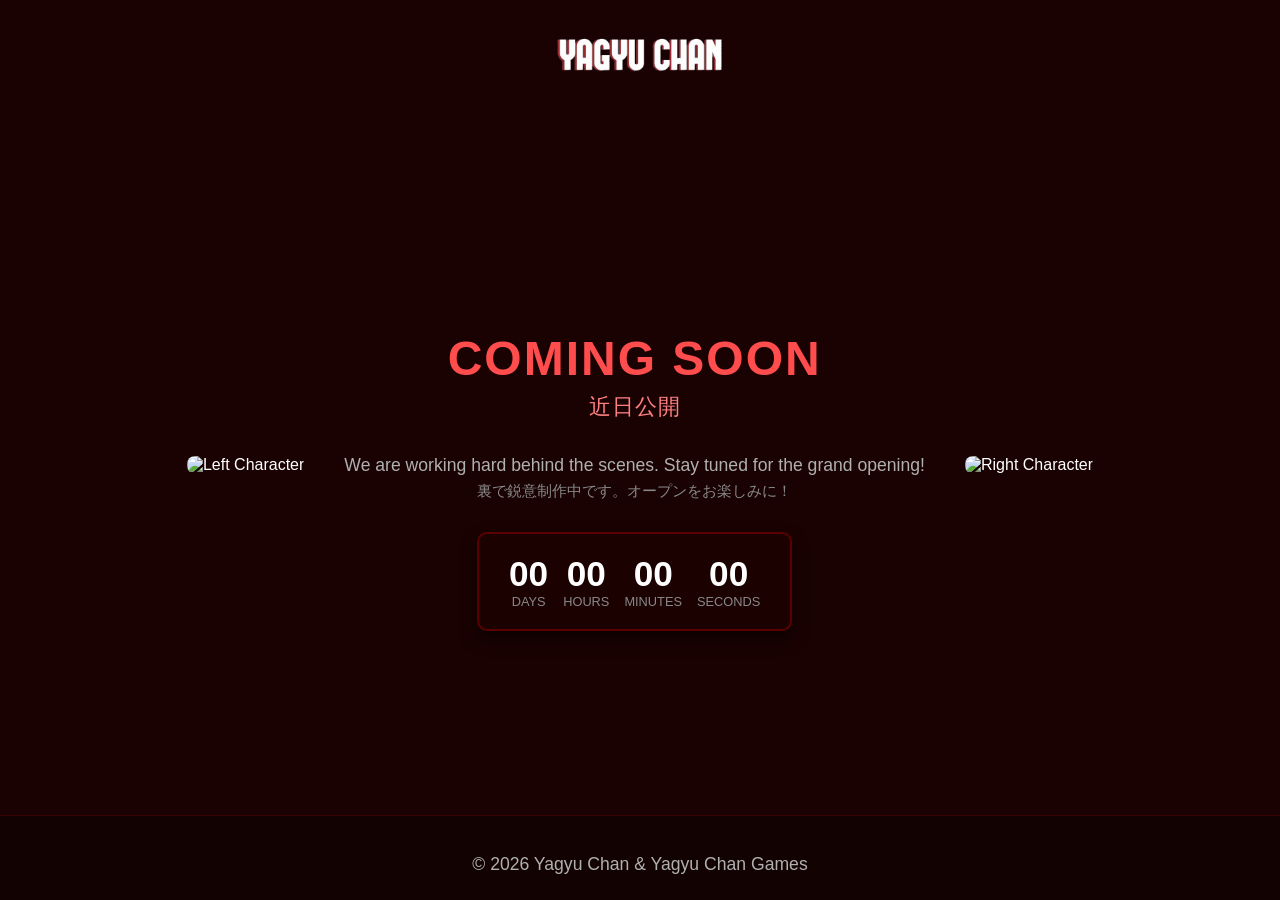
==== index.html @ c99298c0 "Add files via upload" ====
<!DOCTYPE html>
<html lang="en">
<head>
    <meta charset="UTF-8">
    <meta name="viewport" content="width=device-width, initial-scale=1.0">
    <title>Opening Soon - Yagyu Chan</title>
    <link rel="stylesheet" href="style.css">
    <style>
        body {
            display: flex;
            flex-direction: column;
            justify-content: space-between;
            align-items: center;
            min-height: 100vh;
            margin: 0;
            background-color: #1a0202;
            color: #ffffff;
            font-family: Arial, sans-serif;
            text-align: center;
            overflow-x: hidden;
        }
        header {
            width: 100%;
            padding: 20px 0;
            display: flex;
            justify-content: center;
        }
        .logo {
            display: inline-block;
        }
        .logo img {
            height: 70px; /* Increased size of the image-based logo */
            width: auto;
        }
        main {
            display: flex;
            align-items: center;
            justify-content: center;
            gap: 40px;
            padding: 10px 20px;
            width: 100%;
            max-width: 1400px;
            box-sizing: border-box;
        }
        .center-content {
            display: flex;
            flex-direction: column;
            align-items: center;
            flex-shrink: 0;
        }
        h1 {
            font-size: 3rem;
            margin-bottom: 5px;
            color: #ff4d4d;
            letter-spacing: 2px;
        }
        .jp-title {
            font-size: 1.4rem;
            color: #ff8080;
            margin-bottom: 15px;
            letter-spacing: 1px;
        }
        p {
            color: #b0b0b0;
            margin-bottom: 5px;
            font-size: 1.1rem;
        }
        .jp-desc {
            color: #888888;
            margin-bottom: 30px;
            font-size: 0.95rem;
        }
        .countdown {
            display: flex;
            gap: 15px;
            background: rgba(30, 0, 0, 0.6);
            padding: 20px 30px;
            border-radius: 10px;
            border: 2px solid #5a0000;
            box-shadow: 0 8px 16px rgba(0,0,0,0.5);
        }
        .time-box {
            font-size: 0.8rem;
            color: #888;
            text-transform: uppercase;
        }
        .time-box span {
            display: block;
            font-size: 2.2rem;
            font-weight: bold;
            color: #ffffff;
        }
        .maint-img {
            max-height: 350px;
            width: auto;
            border-radius: 8px;
            flex-shrink: 0;
        }
        footer {
            width: 100%;
            padding: 20px;
            font-size: 0.875rem;
            color: #888;
            border-top: 1px solid #3a0000;
            background-color: rgba(18, 3, 3, 0.9);
        }
    </style>
</head>
<body>

    <header>
        <a href="index.html" class="logo"><img src="Yagyu Chan.png" alt="Yagyu Chan Logo"></a>
    </header>

    <main>
        <img src="yagyu maint.png" alt="Left Character" class="maint-img">

        <div class="center-content">
            <h1>COMING SOON</h1>
            <div class="jp-title">近日公開</div>
            
            <p>We are working hard behind the scenes. Stay tuned for the grand opening!</p>
            <div class="jp-desc">裏で鋭意制作中です。オープンをお楽しみに！</div>

            <div class="countdown" id="countdown">
                <div class="time-box"><span id="days">00</span>Days</div>
                <div class="time-box"><span id="hours">00</span>Hours</div>
                <div class="time-box"><span id="minutes">00</span>Minutes</div>
                <div class="time-box"><span id="seconds">00</span>Seconds</div>
            </div>
        </div>

        <img src="momo maint.png" alt="Right Character" class="maint-img">
    </main>

    <footer>
        <p>&copy; 2026 Yagyu Chan & Yagyu Chan Games</p>
    </footer>

    <script>
        document.addEventListener("DOMContentLoaded", function() {
            // Target: August 27, 2026 at 16:00:00 (4 PM)
            const launchDate = new Date(2026, 7, 27, 16, 0, 0).getTime();

            function updateCountdown() {
                const now = new Date().getTime();
                const distance = launchDate - now;

                if (distance < 0) {
                    clearInterval(timer);
                    document.getElementById("countdown").innerHTML = "<h2>We are live!</h2>";
                    return;
                }

                const days = Math.floor(distance / (1000 * 60 * 60 * 24));
                const hours = Math.floor((distance % (1000 * 60 * 60 * 24)) / (1000 * 60 * 60));
                const minutes = Math.floor((distance % (1000 * 60 * 60)) / (1000 * 60));
                const seconds = Math.floor((distance % (1000 * 60)) / 1000);

                document.getElementById("days").innerText = String(days).padStart(2, '0');
                document.getElementById("hours").innerText = String(hours).padStart(2, '0');
                document.getElementById("minutes").innerText = String(minutes).padStart(2, '0');
                document.getElementById("seconds").innerText = String(seconds).padStart(2, '0');
            }

            updateCountdown();
            const timer = setInterval(updateCountdown, 1000);
        });
    </script>
</body>
</html>
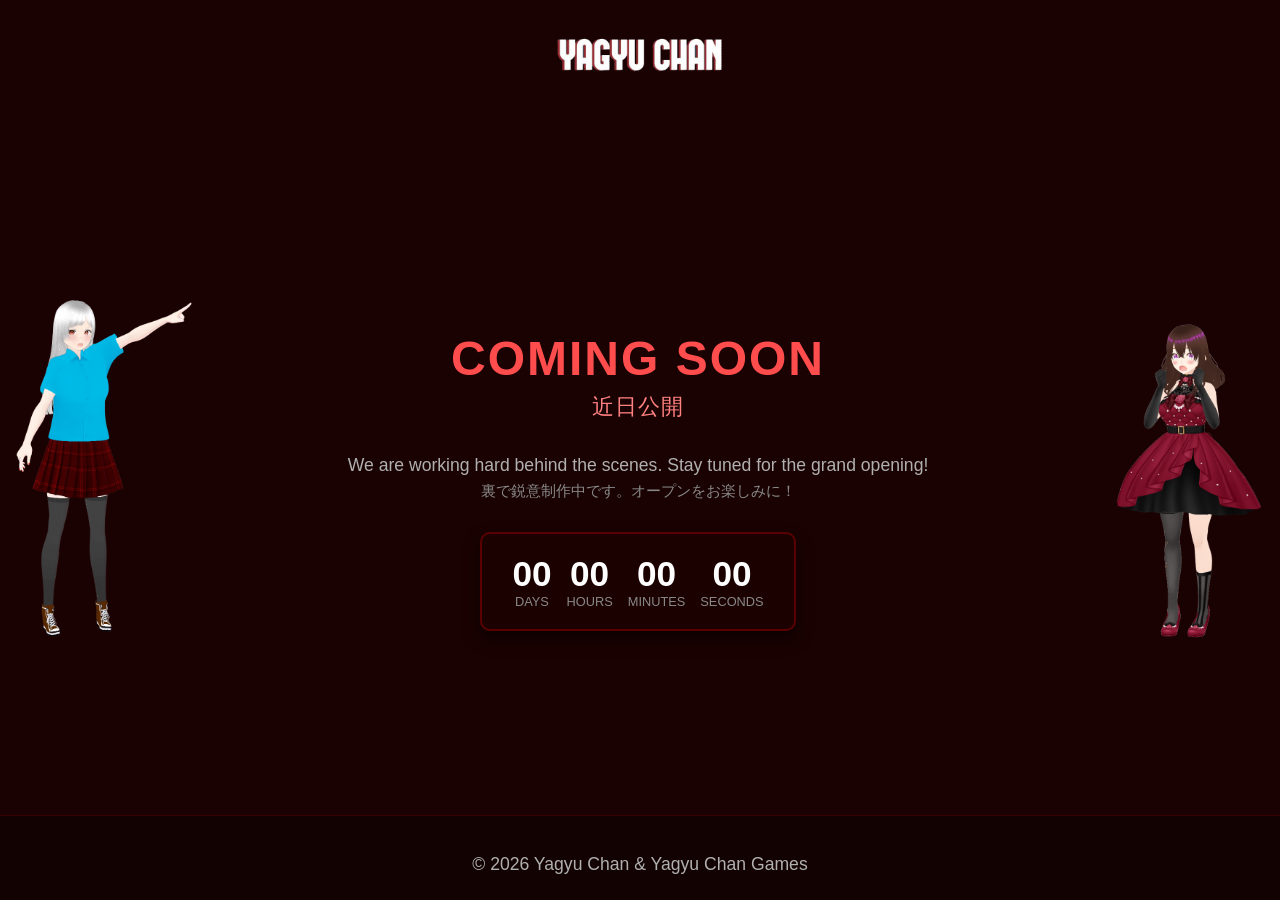
==== commit cc71f276: "Add files via upload" ====
--- a/index.html
+++ b/index.html
@@ -139,11 +139,11 @@
 
     <script>
         document.addEventListener("DOMContentLoaded", function() {
-            // Target: August 27, 2026 at 16:00:00 (4 PM)
-            const launchDate = new Date(2026, 7, 27, 16, 0, 0).getTime();
+            // Target: August 27, 2026 at 16:00:00 UTC
+            const launchDate = Date.UTC(2026, 7, 27, 16, 0, 0);
 
             function updateCountdown() {
-                const now = new Date().getTime();
+                const now = Date.now();
                 const distance = launchDate - now;
 
                 if (distance < 0) {
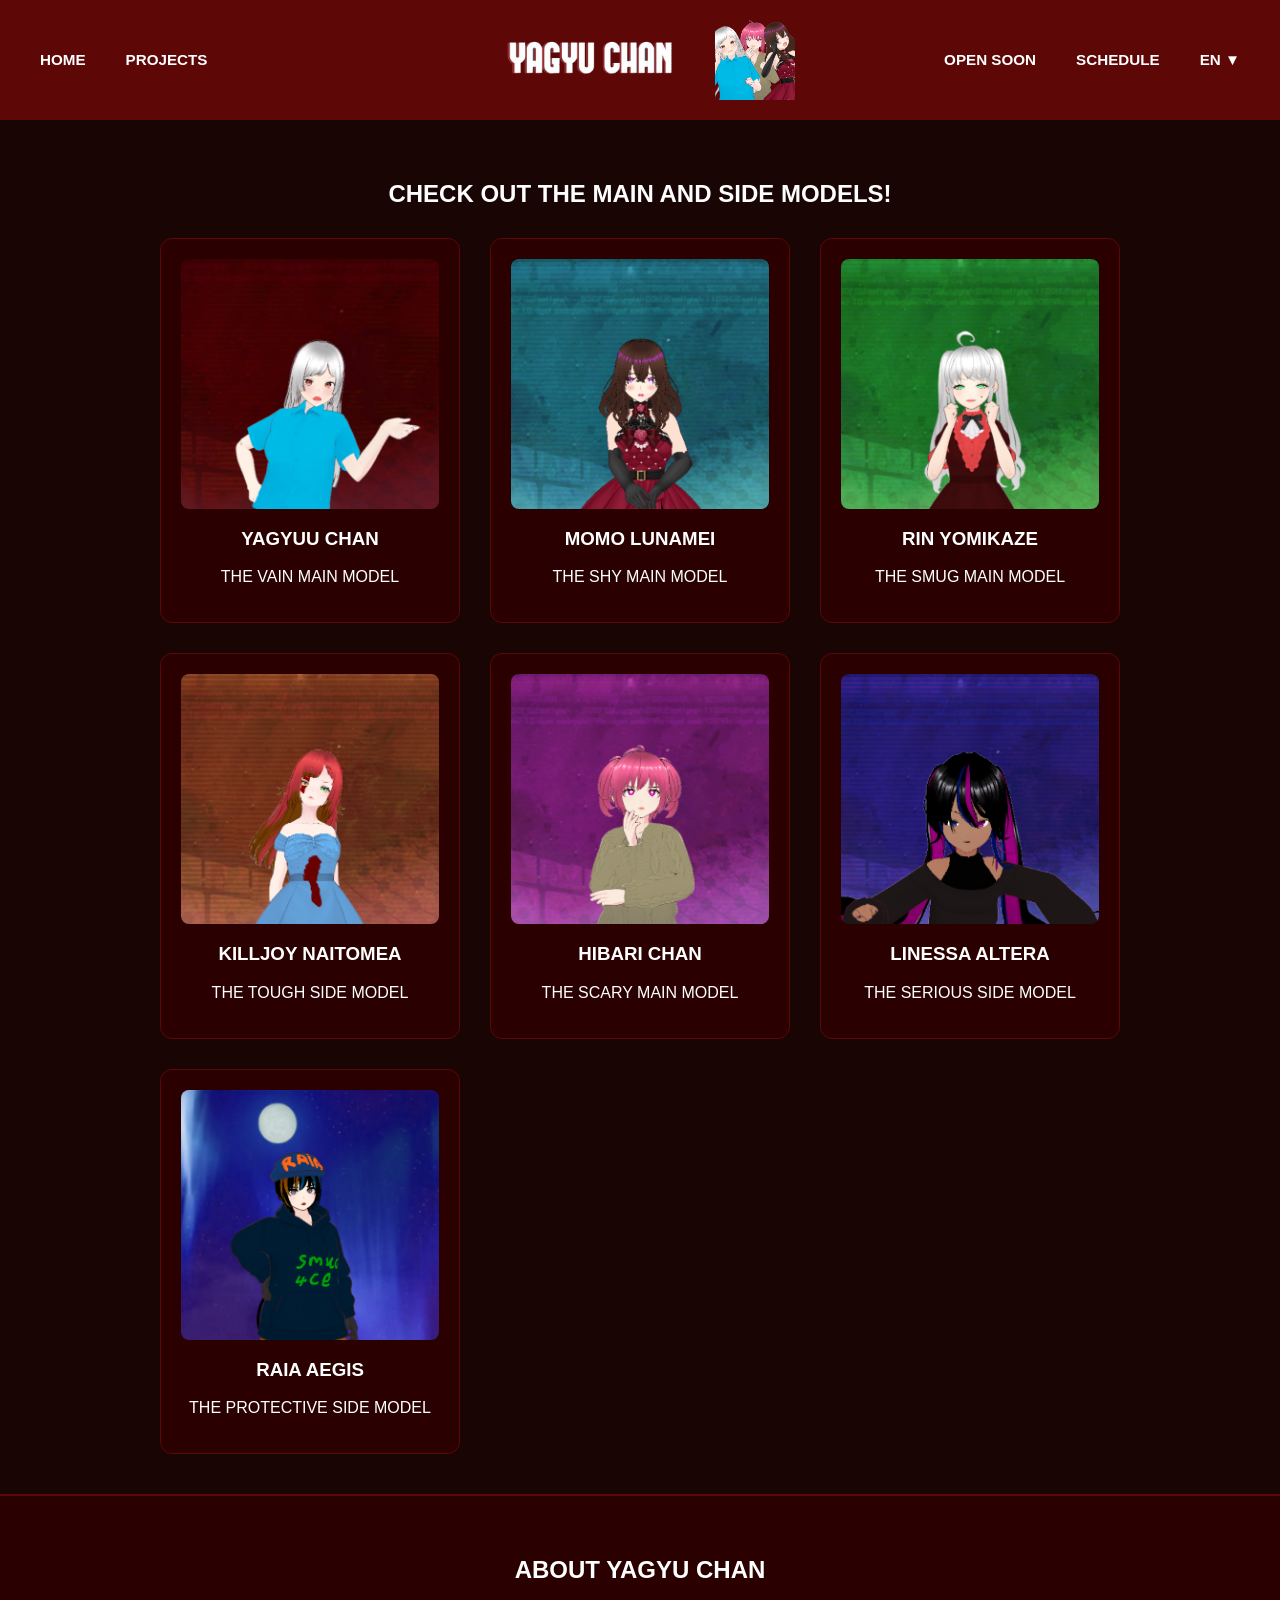
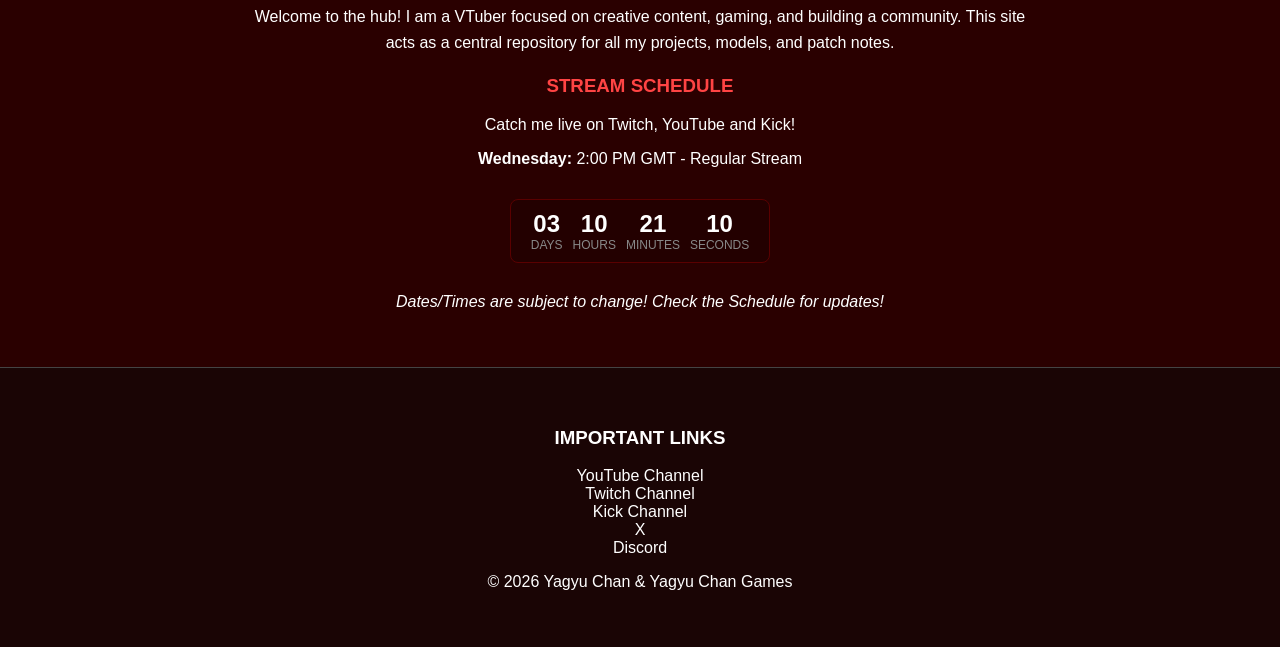
==== commit 556f3598: "Add files via upload" ====
--- a/index.html
+++ b/index.html
@@ -2,170 +2,288 @@
 <html lang="en">
 <head>
     <meta charset="UTF-8">
-    <meta name="viewport" content="width=device-width, initial-scale=1.0">
-    <title>Opening Soon - Yagyu Chan</title>
+    <title>Home - Yagyu Chan</title>
     <link rel="stylesheet" href="style.css">
     <style>
-        body {
-            display: flex;
-            flex-direction: column;
-            justify-content: space-between;
-            align-items: center;
-            min-height: 100vh;
-            margin: 0;
-            background-color: #1a0202;
-            color: #ffffff;
-            font-family: Arial, sans-serif;
-            text-align: center;
-            overflow-x: hidden;
-        }
-        header {
-            width: 100%;
-            padding: 20px 0;
-            display: flex;
-            justify-content: center;
-        }
-        .logo {
-            display: inline-block;
-        }
-        .logo img {
-            height: 70px; /* Increased size of the image-based logo */
-            width: auto;
-        }
-        main {
-            display: flex;
-            align-items: center;
-            justify-content: center;
-            gap: 40px;
+        
+        .schedule-countdown {
+            margin: 15px auto;
+            display: inline-flex;
+            gap: 10px;
+            background: rgba(30, 0, 0, 0.6);
             padding: 10px 20px;
-            width: 100%;
-            max-width: 1400px;
-            box-sizing: border-box;
-        }
-        .center-content {
-            display: flex;
-            flex-direction: column;
-            align-items: center;
-            flex-shrink: 0;
-        }
-        h1 {
-            font-size: 3rem;
-            margin-bottom: 5px;
-            color: #ff4d4d;
-            letter-spacing: 2px;
-        }
-        .jp-title {
-            font-size: 1.4rem;
-            color: #ff8080;
-            margin-bottom: 15px;
-            letter-spacing: 1px;
-        }
-        p {
-            color: #b0b0b0;
-            margin-bottom: 5px;
-            font-size: 1.1rem;
-        }
-        .jp-desc {
-            color: #888888;
-            margin-bottom: 30px;
-            font-size: 0.95rem;
-        }
-        .countdown {
-            display: flex;
-            gap: 15px;
-            background: rgba(30, 0, 0, 0.6);
-            padding: 20px 30px;
-            border-radius: 10px;
-            border: 2px solid #5a0000;
-            box-shadow: 0 8px 16px rgba(0,0,0,0.5);
-        }
-        .time-box {
-            font-size: 0.8rem;
+            border-radius: 8px;
+            border: 1px solid #5a0000;
+        }
+        .schedule-time-box {
+            font-size: 0.75rem;
             color: #888;
             text-transform: uppercase;
         }
-        .time-box span {
+        .schedule-time-box span {
             display: block;
-            font-size: 2.2rem;
+            font-size: 1.5rem;
             font-weight: bold;
             color: #ffffff;
-        }
-        .maint-img {
-            max-height: 350px;
-            width: auto;
-            border-radius: 8px;
-            flex-shrink: 0;
-        }
-        footer {
-            width: 100%;
-            padding: 20px;
-            font-size: 0.875rem;
-            color: #888;
-            border-top: 1px solid #3a0000;
-            background-color: rgba(18, 3, 3, 0.9);
         }
     </style>
 </head>
 <body>
 
-    <header>
-        <a href="index.html" class="logo"><img src="Yagyu Chan.png" alt="Yagyu Chan Logo"></a>
-    </header>
-
-    <main>
-        <img src="yagyu maint.png" alt="Left Character" class="maint-img">
-
-        <div class="center-content">
-            <h1>COMING SOON</h1>
-            <div class="jp-title">近日公開</div>
+<header>
+    <nav class="nav-left">
+        <ul>
+            <li><a href="index.html">HOME</a></li>
+            <li class="dropdown">
+                <a href="#">PROJECTS</a>
+                <ul class="dropdown-content">
+                    <li><a href="https://yagyuchan.github.io/FightForFreedom/">Fight For Freedom</a></li>
+                    <li><a href="models.html">Model Gallery</a></li>
+                </ul>
+            </li>
+        </ul>
+    </nav>
+
+    <div class="branding">
+        <a href="index.html" class="logo"><img src="Yagyu Chan.png" alt="Logo"></a>
+        <div class="mascot-img"></div>
+    </div>
+
+    <nav class="nav-right">
+        <ul>
+            <li><a href="maintenance.html">OPEN SOON</a></li>
+            <li><a href="https://calendar.google.com/calendar/u/0/embed?src=902b26a04947ad3a99c00103e57371efa73a3282f217838b615a7cbea26bfd91@group.calendar.google.com&ctz=Europe/London&pli=1">SCHEDULE</a></li>
             
-            <p>We are working hard behind the scenes. Stay tuned for the grand opening!</p>
-            <div class="jp-desc">裏で鋭意制作中です。オープンをお楽しみに！</div>
-
-            <div class="countdown" id="countdown">
-                <div class="time-box"><span id="days">00</span>Days</div>
-                <div class="time-box"><span id="hours">00</span>Hours</div>
-                <div class="time-box"><span id="minutes">00</span>Minutes</div>
-                <div class="time-box"><span id="seconds">00</span>Seconds</div>
-            </div>
-        </div>
-
-        <img src="momo maint.png" alt="Right Character" class="maint-img">
-    </main>
-
-    <footer>
-        <p>&copy; 2026 Yagyu Chan & Yagyu Chan Games</p>
-    </footer>
-
-    <script>
-        document.addEventListener("DOMContentLoaded", function() {
-            // Target: August 27, 2026 at 16:00:00 UTC
-            const launchDate = Date.UTC(2026, 7, 27, 16, 0, 0);
-
-            function updateCountdown() {
-                const now = Date.now();
-                const distance = launchDate - now;
-
-                if (distance < 0) {
-                    clearInterval(timer);
-                    document.getElementById("countdown").innerHTML = "<h2>We are live!</h2>";
-                    return;
-                }
-
-                const days = Math.floor(distance / (1000 * 60 * 60 * 24));
-                const hours = Math.floor((distance % (1000 * 60 * 60 * 24)) / (1000 * 60 * 60));
-                const minutes = Math.floor((distance % (1000 * 60 * 60)) / (1000 * 60));
-                const seconds = Math.floor((distance % (1000 * 60)) / 1000);
-
-                document.getElementById("days").innerText = String(days).padStart(2, '0');
-                document.getElementById("hours").innerText = String(hours).padStart(2, '0');
-                document.getElementById("minutes").innerText = String(minutes).padStart(2, '0');
-                document.getElementById("seconds").innerText = String(seconds).padStart(2, '0');
+            <li class="dropdown">
+                <a href="#">EN ▼</a>
+                <ul class="dropdown-content">
+                    <li><a href="index.html">English</a></li>
+                    <li><a href="jp/index.html">日本語</a></li>
+                </ul>
+            </li>
+        </ul>
+    </nav>
+</header>
+
+<section class="personalities">
+    <h2 style="text-align: center;">CHECK OUT THE MAIN AND SIDE MODELS!</h2>
+    <div class="grid">
+        <div class="card">
+            <img src="Yagyu.png" alt="Yagyu Chan">
+            <h3>YAGYUU CHAN</h3>
+            <p>THE VAIN MAIN MODEL</p>
+            <div class="hidden-details" style="display:none;">
+                <p>Japanese Name: 柳生 チャン</p>
+				<p>Birthday: August 27th</p>
+				<p>Personality: Serious and relaxed</p>
+				<p>Likes: The thrill of play and chat</p>
+				<p>Dislikes: Dishonesty</p>
+				<p>Serious and a main face alongside Momo and Hibari. Danger walks every corner with her around.</p>
+            </div>
+        </div>
+        <div class="card">
+            <img src="Momo.png" alt="Momo Lunamei">
+            <h3>MOMO LUNAMEI</h3>
+            <p>THE SHY MAIN MODEL</p>
+            <div class="hidden-details" style="display:none;">
+                <p>Japanese Name: モモ・ルナメイ</p>
+				<p>Birthday: December 15th</p>
+				<p>Personality: Shy but hard working</p>
+				<p>Likes: Victory and being adored</p>
+				<p>Dislikes: Being shy and anger</p>
+				<p>Shy and deadly! Her anger is to never be seen otherwise it can have destructive effects.</p>
+            </div>
+        </div>
+        <div class="card">
+            <img src="Rin.png" alt="Rin Yomikaze">
+            <h3>RIN YOMIKAZE</h3>
+            <p>THE SMUG MAIN MODEL</p>
+            <div class="hidden-details" style="display:none;">
+                <p>Japanese Name: リン・ヨミカズ</p>
+				<p>Birthday: June 18th</p>
+				<p>Personality: Smug and self-absorbed</p>
+				<p>Likes: Her looks and fans</p>
+				<p>Dislikes: Being outshined</p>
+				<p>A materialistic and smug lady that hopes to one day become an idol and have fans of her own. Also a serving member of the Discord Server security squad Smug 4CE (Smug Force) alongside Raia Aegis.</p>
+            </div>
+        </div>
+        <div class="card">
+            <img src="Killjoy.png" alt="Killjoy Naitomea">
+            <h3>KILLJOY NAITOMEA</h3>
+            <p>THE TOUGH SIDE MODEL</p>
+            <div class="hidden-details" style="display:none;">
+                <p>Japanese Name: キルジョイ・ナイトメア</p>
+				<p>Birthday: April 21st</p>
+				<p>Personality: Angry and persistent</p>
+				<p>Likes: Victory and being adored</p>
+				<p>Dislikes: Cowardice</p>
+				<p>Born in the art of war and raised by constant trials in her life she knows what it takes to win.</p>
+            </div>
+        </div>
+        <div class="card">
+            <img src="Hibari.png" alt="Hibari Chan">
+            <h3>HIBARI CHAN</h3>
+            <p>THE SCARY MAIN MODEL</p>
+            <div class="hidden-details" style="display:none;">
+                <p>Japanese Name: ひばり・チャン</p>
+				<p>Birthday: October 2nd</p>
+				<p>Personality: Unpredictable</p>
+				<p>Likes: Chasing and eating Crickets</p>
+				<p>Dislikes: losing</p>
+				<p>Hibariphobia is not real... it can't be no it is too late Hibari is here and now all are scared!</p>
+            </div>
+        </div>
+        <div class="card">
+            <img src="Linessa.png" alt="Linessa Altera">
+            <h3>LINESSA ALTERA</h3>
+            <p>THE SERIOUS SIDE MODEL</p>
+            <div class="hidden-details" style="display:none;">
+                <p>Japanese Name: リネッサ・アルテラ</p>
+				<p>Birthday: November 12th</p>
+				<p>Personality: Loner and aggressive</p>
+				<p>Likes: Sweets/Candy and Independence</p>
+				<p>Dislikes: Teamwork</p>
+				<p>Linessa enjoys hunting down rare opportunities but has a lot of trouble communicating them to others.</p>
+            </div>
+        </div>
+		        <div class="card">
+            <img src="Raia.png" alt="Raia Aegis">
+            <h3>RAIA AEGIS</h3>
+            <p>THE PROTECTIVE SIDE MODEL</p>
+            <div class="hidden-details" style="display:none;">
+                <p>Japanese Name: ライア・イージス</p>
+				<p>Birthday: May 20th</p>
+				<p>Personality: Protective and Weapon obsessed</p>
+				<p>Likes: Weapons and protecting people</p>
+				<p>Dislikes: Being Outsmarted</p>
+				<p>Raia is themed after the RaidProtect bot in my server and is one of the serving members of Smug Force alongside Rin Yomikaze.</p>
+            </div>
+        </div>
+    </div>
+</section>
+
+<section id="about" style="padding: 40px; background: #2a0000; text-align: center; border-top: 2px solid #5d0707;">
+    <h2>ABOUT YAGYU CHAN</h2>
+    <p style="max-width: 800px; margin: 0 auto 20px auto; line-height: 1.6;">
+        Welcome to the hub! I am a VTuber focused on creative content, gaming, and 
+        building a community. This site acts as a central repository for all my 
+        projects, models, and patch notes.
+    </p>
+
+    <h3 style="color: #ff4444;">STREAM SCHEDULE</h3>
+    <p>Catch me live on Twitch, YouTube and Kick!</p>
+    <ul style="list-style: none; padding: 0;">
+        <li><strong>Wednesday:</strong> 2:00 PM GMT - Regular Stream</li>
+    </ul>
+
+    
+    <div class="schedule-countdown" id="streamCountdown">
+        <div class="schedule-time-box"><span id="s-days">00</span>Days</div>
+        <div class="schedule-time-box"><span id="s-hours">00</span>Hours</div>
+        <div class="schedule-time-box"><span id="s-minutes">00</span>Minutes</div>
+        <div class="schedule-time-box"><span id="s-seconds">00</span>Seconds</div>
+    </div>
+
+    <p style="margin-top: 15px;"><em>Dates/Times are subject to change! Check the Schedule for updates!</em></p>
+</section>
+
+<footer>
+    <div>
+        <h3>IMPORTANT LINKS</h3>
+        <p>
+            <a href="https://www.youtube.com/@YagyuChanVT">YouTube Channel</a><br>
+            <a href="https://www.twitch.tv/yagyuchanvt">Twitch Channel</a><br>
+            <a href="https://kick.com/yagyuchanvt">Kick Channel</a><br>
+			<a href="https://x.com/YagyuChanVT">X</a><br>
+			<a href="https://discord.gg/vSHW7xh">Discord</a><br>
+        </p>
+		
+		<p> &copy; 2026 Yagyu Chan & Yagyu Chan Games </p>
+    </div>
+</footer>
+
+<div id="characterModal" class="modal">
+    <div class="modal-content">
+        <span class="close">&times;</span>
+        <h2 id="modalTitle"></h2>
+        <p id="modalDesc"></p>
+        <div id="modalExtra"></div>
+    </div>
+</div>
+
+<script>
+    
+    const modal = document.getElementById("characterModal");
+    const modalTitle = document.getElementById("modalTitle");
+    const modalDesc = document.getElementById("modalDesc");
+    const modalExtra = document.getElementById("modalExtra");
+    const closeBtn = document.querySelector(".close");
+
+    document.querySelectorAll(".card").forEach(card => {
+        card.addEventListener("click", () => {
+            modalTitle.innerText = card.querySelector("h3").innerText;
+            modalDesc.innerText = card.querySelector("p").innerText;
+            const extra = card.querySelector(".hidden-details");
+            modalExtra.innerHTML = extra ? extra.innerHTML : "";
+            modal.style.display = "block";
+        });
+    });
+
+    closeBtn.onclick = () => modal.style.display = "none";
+    window.onclick = (event) => { if (event.target == modal) modal.style.display = "none"; }
+
+    
+    function getNextStreamTime(targetDayOfWeek, targetHour, targetMinute) {
+        const now = new Date();
+        const result = new Date(Date.UTC(
+            now.getUTCFullYear(),
+            now.getUTCMonth(),
+            now.getUTCDate(),
+            targetHour,
+            targetMinute,
+            0, 0
+        ));
+
+        let dayOfWeek = result.getUTCDay();
+        let daysUntil = (targetDayOfWeek - dayOfWeek + 7) % 7;
+
+        
+        if (daysUntil === 0 && now.getTime() >= result.getTime()) {
+            daysUntil = 7;
+        }
+
+        result.setUTCDate(result.getUTCDate() + daysUntil);
+        return result.getTime();
+    }
+
+    document.addEventListener("DOMContentLoaded", function() {
+        
+        const nextStream = getNextStreamTime(3, 14, 0);
+
+        function updateStreamCountdown() {
+            const now = Date.now();
+            const distance = nextStream - now;
+
+            if (distance < 0) {
+                document.getElementById("streamCountdown").innerHTML = "<h3 style='color: #ff4d4d; margin: 0;'>STREAM IS LIVE!</h3>";
+                return;
             }
 
-            updateCountdown();
-            const timer = setInterval(updateCountdown, 1000);
-        });
-    </script>
+            const days = Math.floor(distance / (1000 * 60 * 60 * 24));
+            const hours = Math.floor((distance % (1000 * 60 * 60 * 24)) / (1000 * 60 * 60));
+            const minutes = Math.floor((distance % (1000 * 60 * 60)) / (1000 * 60));
+            const seconds = Math.floor((distance % (1000 * 60)) / 1000);
+
+            document.getElementById("s-days").innerText = String(days).padStart(2, '0');
+            document.getElementById("s-hours").innerText = String(hours).padStart(2, '0');
+            document.getElementById("s-minutes").innerText = String(minutes).padStart(2, '0');
+            document.getElementById("s-seconds").innerText = String(seconds).padStart(2, '0');
+        }
+
+        updateStreamCountdown();
+        setInterval(updateStreamCountdown, 1000);
+    });
+</script>
+
 </body>
 </html>
--- a/style.css
+++ b/style.css
@@ -0,0 +1,149 @@
+/* --- Base Site Styles --- */
+body { background-color: #1a0505; color: white; font-family: sans-serif; margin: 0; }
+
+/* --- Fixed 3-Column Header (Grid) --- */
+header {
+    background-color: #5d0707;
+    padding: 10px 40px;
+    display: grid;
+    grid-template-columns: minmax(auto, 1fr) auto minmax(auto, 1fr); 
+    align-items: center;
+    height: 120px;
+    width: 100%;
+    box-sizing: border-box;
+}
+
+.nav-left { display: flex; justify-content: flex-start; }
+.nav-right { display: flex; justify-content: flex-end; }
+
+.branding {
+    display: flex;
+    align-items: center;
+    gap: 20px;
+    justify-content: center;
+    margin: 0 30px;
+}
+
+.mascot-img {
+    width: 80px; height: 80px;
+    background-image: url('mascot.png');
+    background-size: contain;
+    background-repeat: no-repeat;
+    background-position: center;
+}
+
+.logo img { height: 70px; width: auto; }
+
+/* --- Navigation & Dropdown --- */
+nav ul { list-style: none; display: flex; gap: 40px; margin: 0; padding: 0; white-space: nowrap; }
+nav a { color: white; text-decoration: none; font-weight: bold; font-size: 0.95em; }
+
+.dropdown { position: relative; cursor: pointer; }
+.dropdown-content { 
+    display: none; 
+    position: absolute; 
+    top: 100%; 
+    left: 0; 
+    background-color: #5d0707; 
+    padding: 10px; 
+    list-style: none;
+    min-width: 150px;
+    z-index: 1000;
+    border-radius: 0 0 8px 8px;
+    margin: 0;
+    opacity: 0;
+    visibility: hidden;
+    transform: translateY(-10px);
+    transition: all 0.3s ease; 
+}
+.dropdown:hover .dropdown-content { 
+    display: block;
+    opacity: 1;
+    visibility: visible;
+    transform: translateY(0);
+}
+
+/* --- Streamer/Model Cards --- */
+.personalities { text-align: center; padding: 40px; }
+.grid { 
+    display: grid; 
+    grid-template-columns: repeat(auto-fit, minmax(250px, 300px)); 
+    gap: 30px; 
+    justify-content: center; 
+    margin-top: 30px; 
+}
+.card { 
+    background: #2a0000; padding: 20px; border: 1px solid #5d0707; 
+    border-radius: 12px; cursor: pointer; transition: transform 0.3s;
+    text-align: center;
+}
+.card:hover { border-color: #ff4444; transform: translateY(-5px); }
+.card img { 
+    width: 100%; height: 250px; object-fit: cover; object-position: top;
+    border-radius: 8px; background-color: #1a0505; display: block; margin-bottom: 15px; 
+}
+
+/* --- Modal Styles --- */
+.modal {
+    display: none; 
+    position: fixed; 
+    z-index: 2000; 
+    left: 0;
+    top: 0;
+    width: 100%;
+    height: 100%;
+    background-color: rgba(0, 0, 0, 0.85);
+}
+.modal-content {
+    background-color: #2a0000;
+    margin: 10% auto;
+    padding: 30px;
+    border: 1px solid #5d0707;
+    width: 80%;
+    max-width: 500px;
+    border-radius: 12px;
+    position: relative;
+    color: white;
+}
+.close {
+    position: absolute;
+    right: 20px;
+    top: 10px;
+    font-size: 28px;
+    font-weight: bold;
+    cursor: pointer;
+    color: #ff4444;
+}
+
+#outfitDisplay {
+    width: 100%;
+    max-height: 75vh;
+    object-fit: contain;
+    border-radius: 8px;
+    display: block;
+    margin: 0 auto;
+}
+
+.modal-nav {
+    display: flex;
+    justify-content: center;
+    gap: 20px;
+    margin-top: 15px;
+}
+
+.modal-nav button {
+    background-color: #4a0e0e;
+    color: white;
+    border: 1px solid #ff4d4d;
+    padding: 8px 20px;
+    cursor: pointer;
+    border-radius: 5px;
+    font-weight: bold;
+}
+
+.modal-nav button:hover {
+    background-color: #ff4d4d;
+}
+/* --- Footer Styles --- */
+footer { padding: 40px; border-top: 1px solid #444; text-align: center; }
+footer a { color: white; text-decoration: none; }
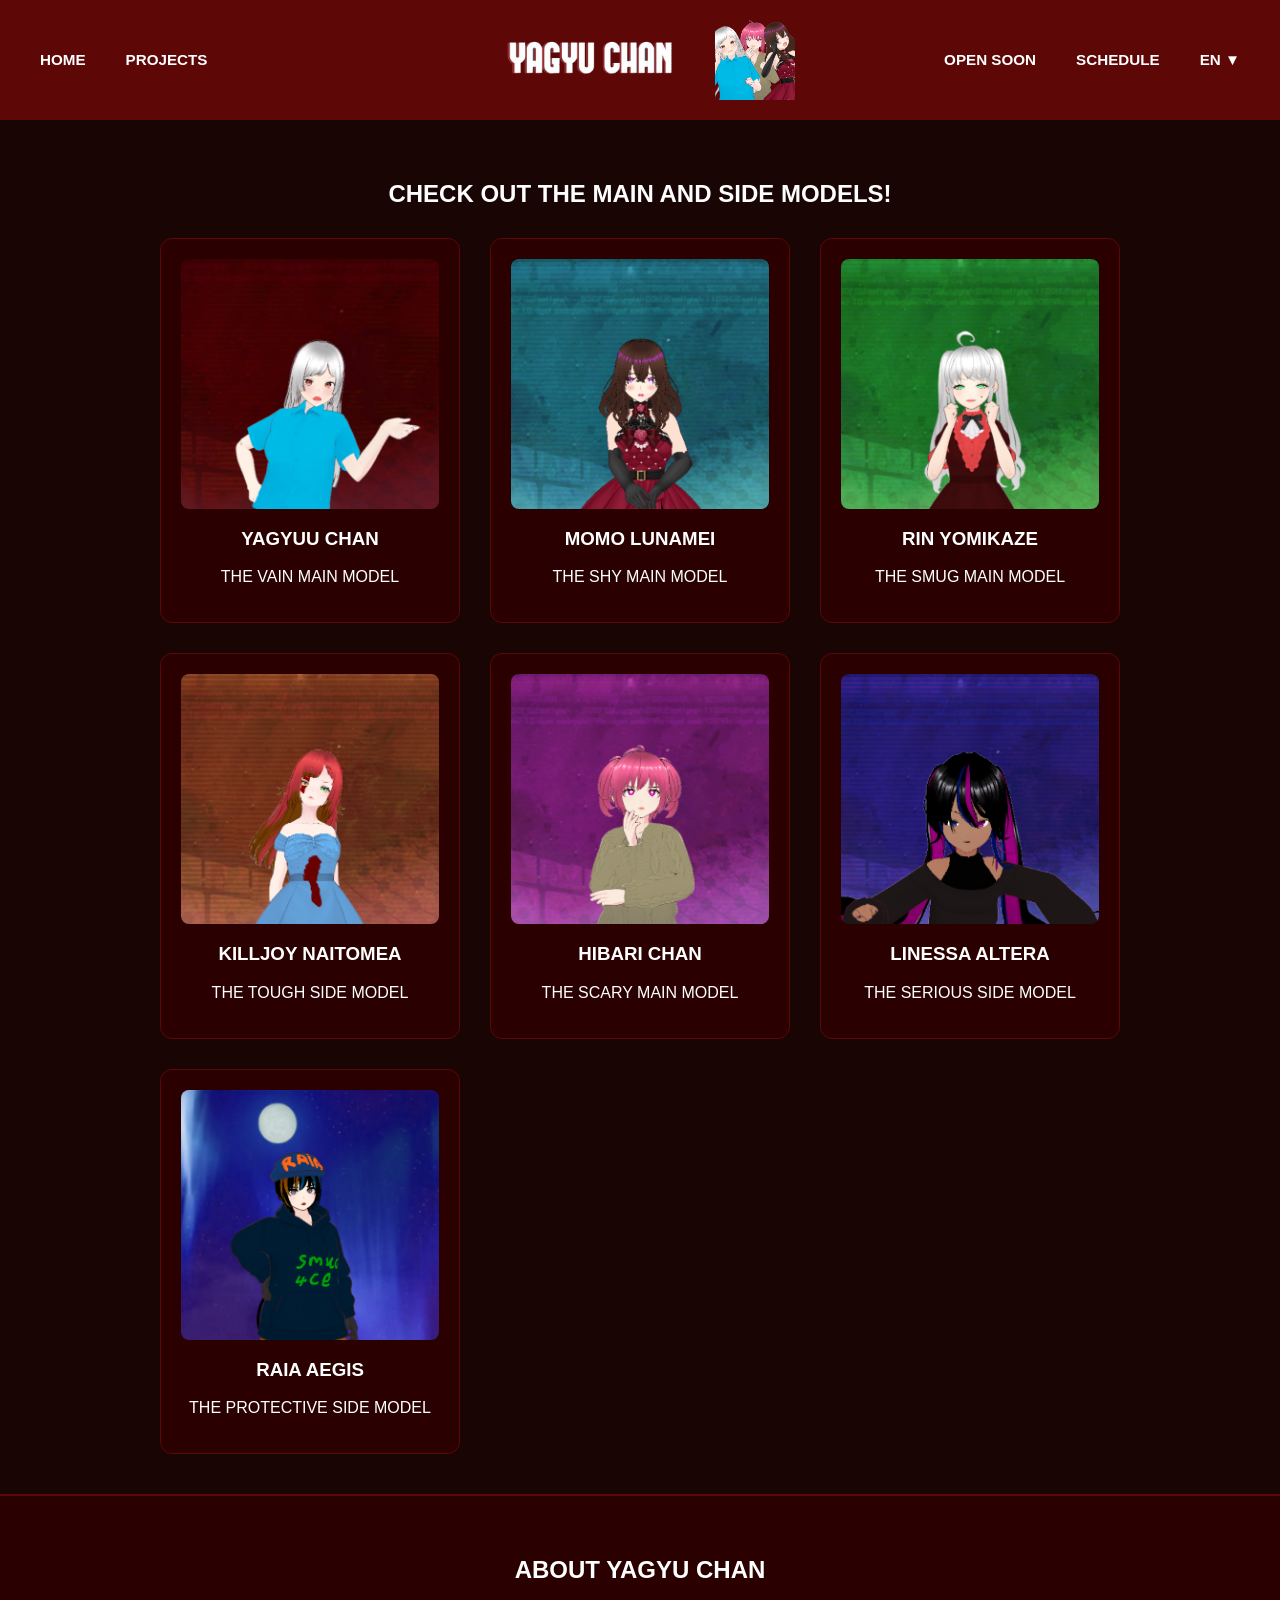
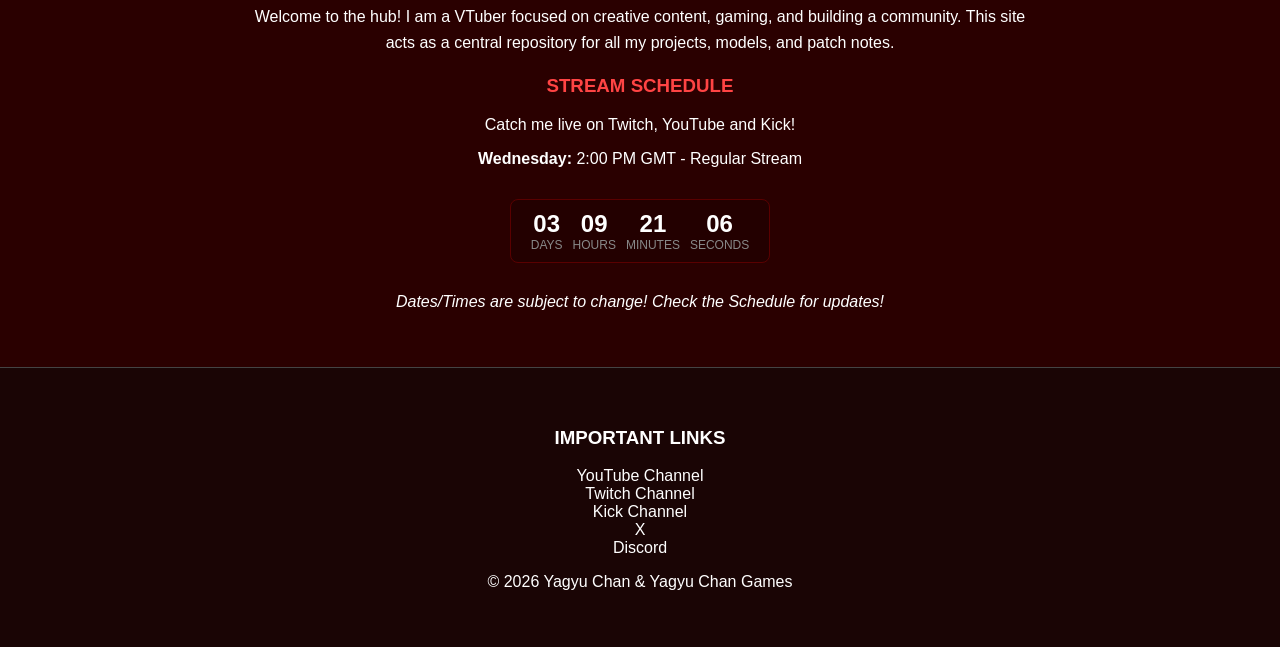
==== commit 7f26e914: "Update index.html" ====
--- a/index.html
+++ b/index.html
@@ -258,7 +258,7 @@
 
     document.addEventListener("DOMContentLoaded", function() {
         
-        const nextStream = getNextStreamTime(3, 14, 0);
+        const nextStream = getNextStreamTime(3, 13, 0);
 
         function updateStreamCountdown() {
             const now = Date.now();
@@ -286,4 +286,4 @@
 </script>
 
 </body>
-</html>+</html>
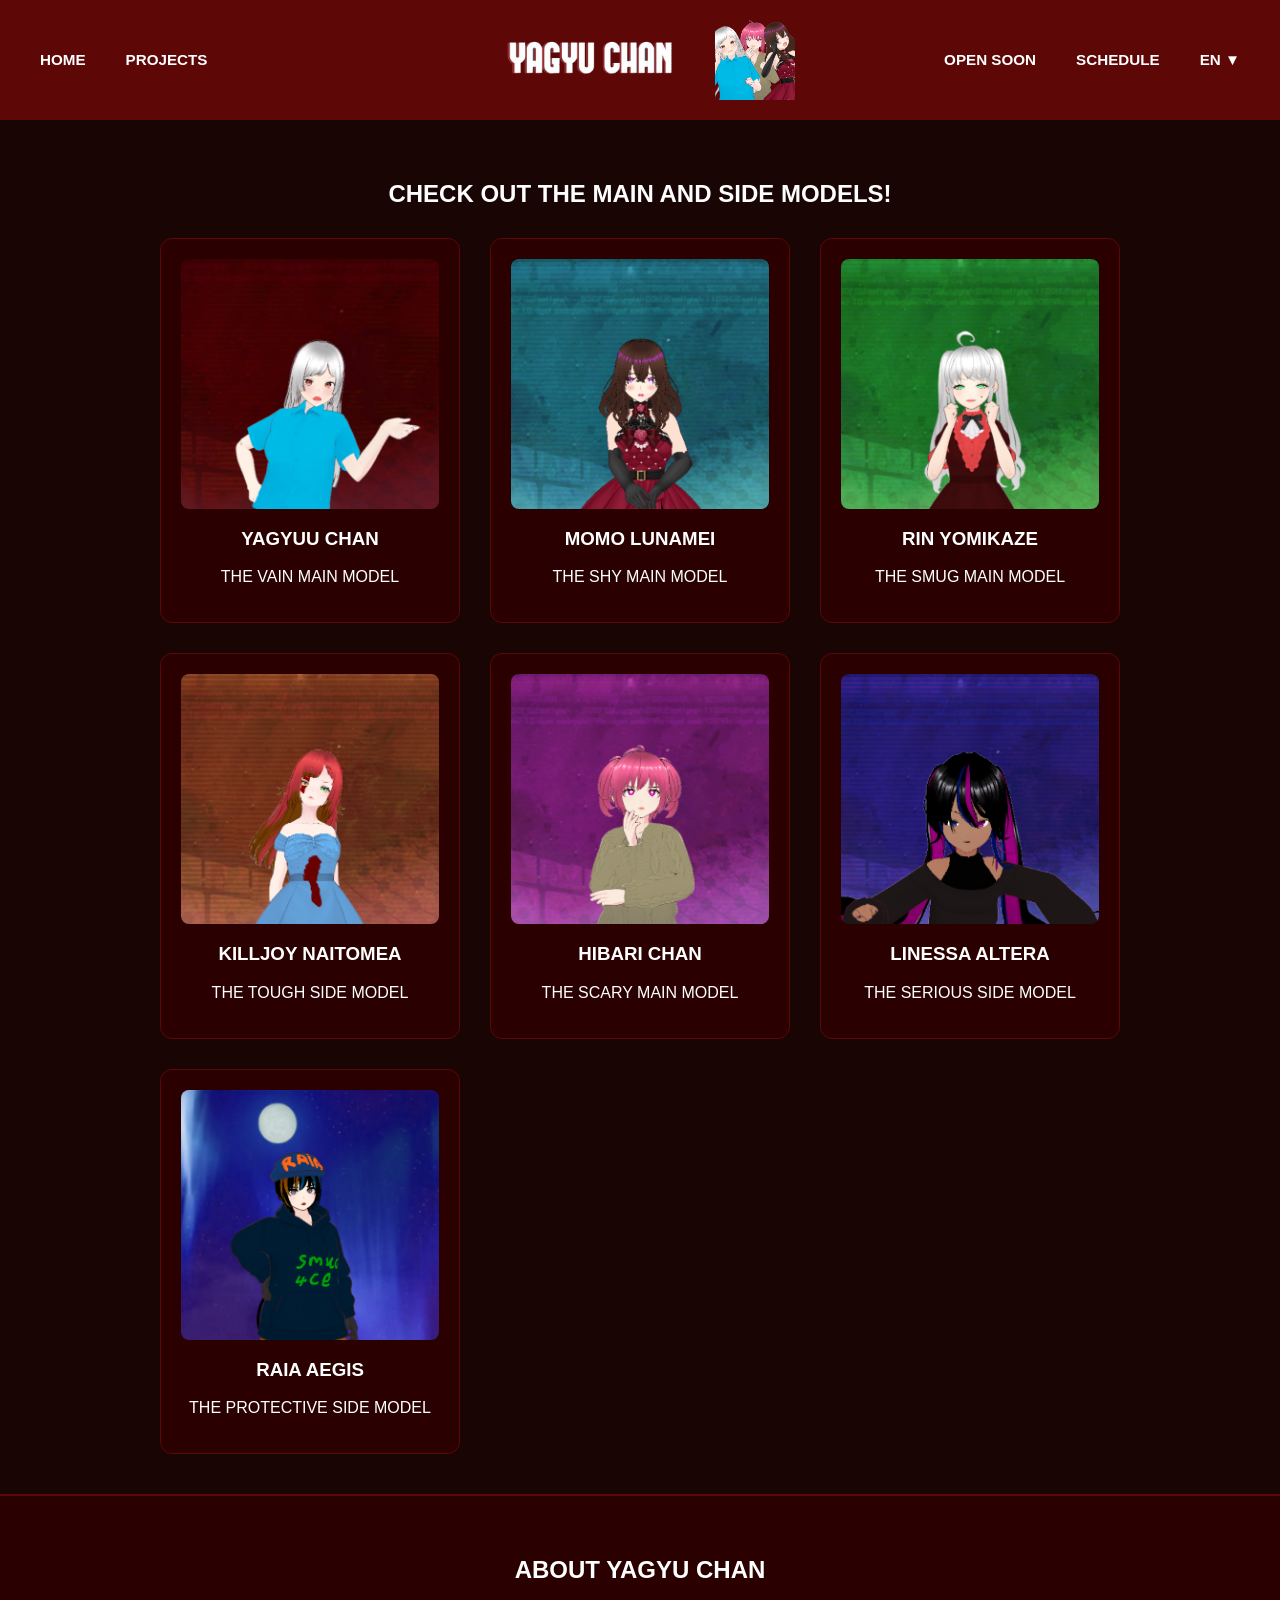
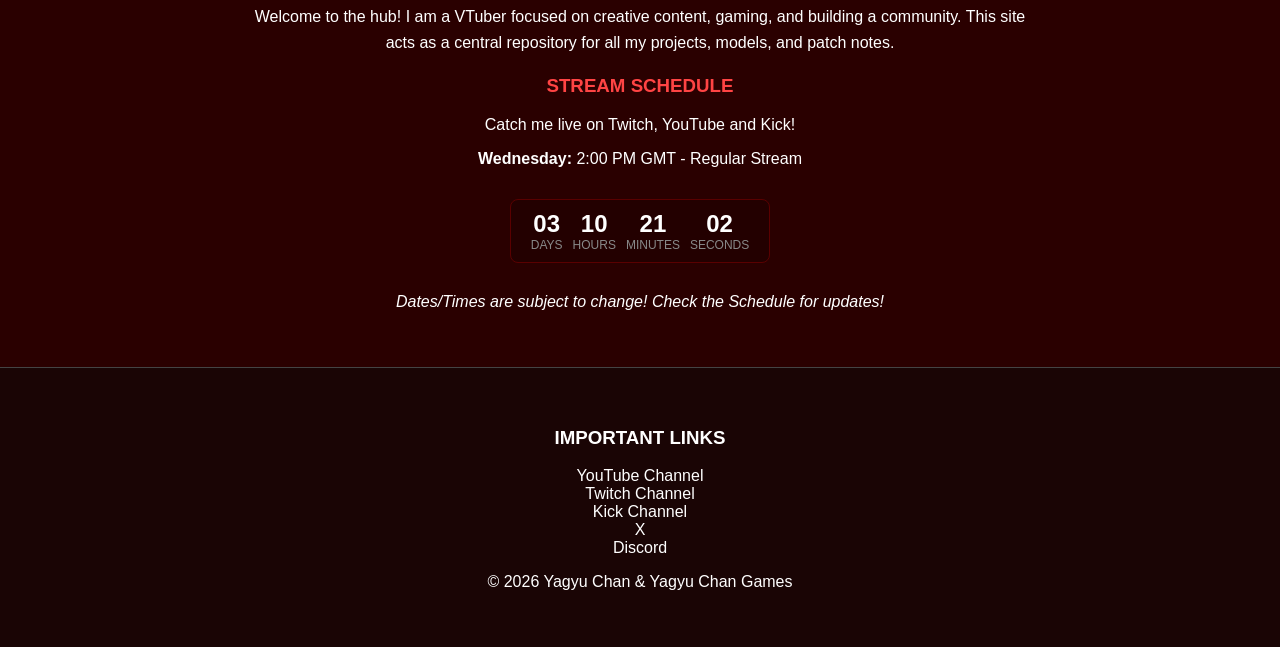
==== commit b817811a: "Update Stream Countdown" ====
--- a/index.html
+++ b/index.html
@@ -258,7 +258,7 @@
 
     document.addEventListener("DOMContentLoaded", function() {
         
-        const nextStream = getNextStreamTime(3, 13, 0);
+        const nextStream = getNextStreamTime(3, 14, 0);
 
         function updateStreamCountdown() {
             const now = Date.now();
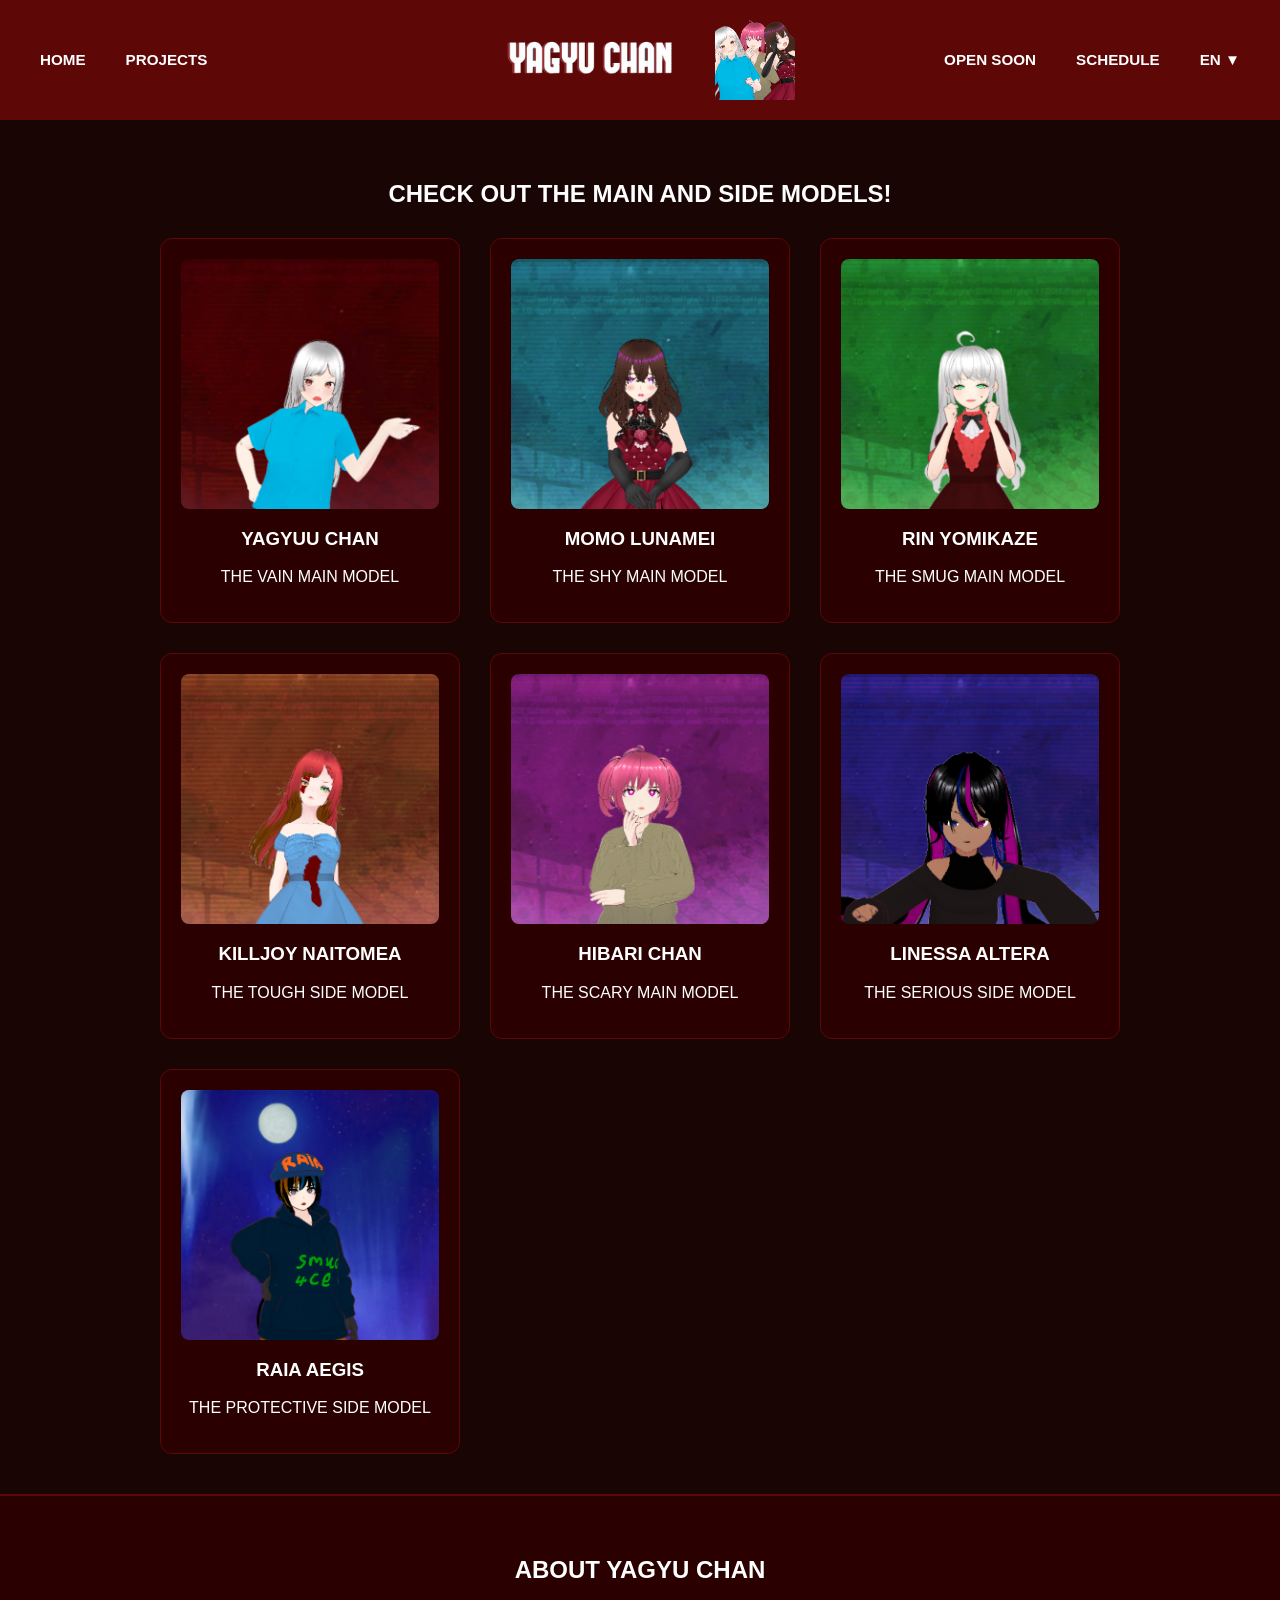
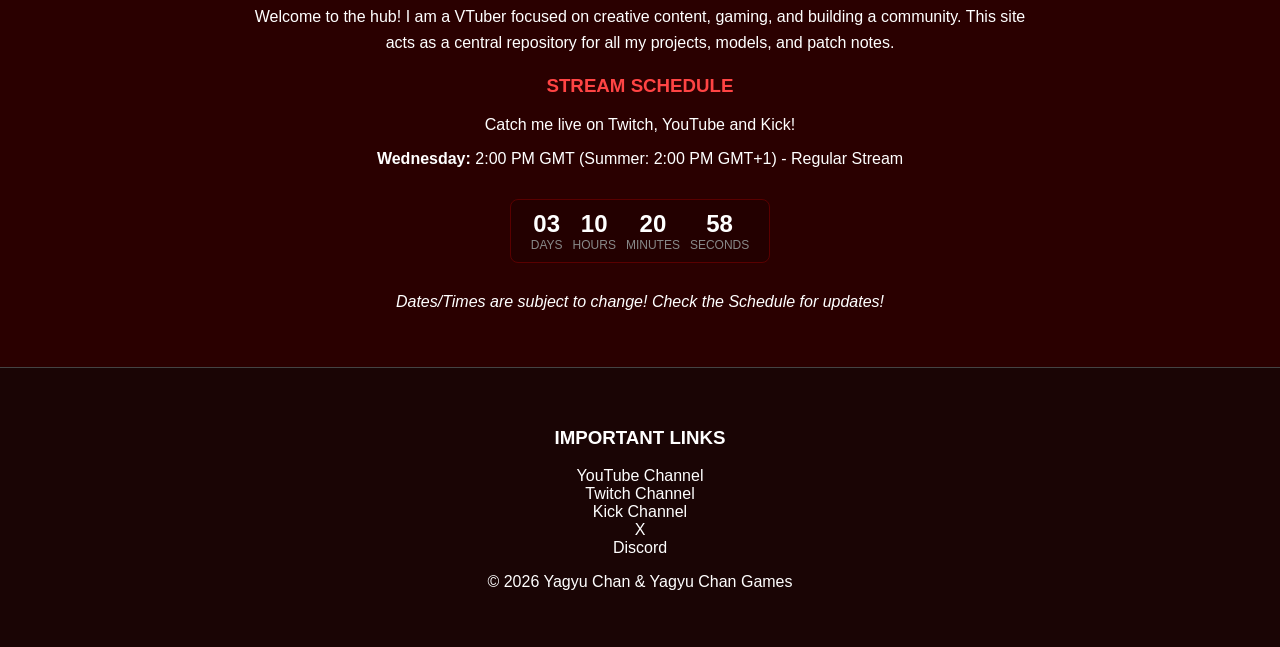
==== commit 2a3b7af5: "Update Stream Countdown and bug fix" ====
--- a/index.html
+++ b/index.html
@@ -173,7 +173,7 @@
     <h3 style="color: #ff4444;">STREAM SCHEDULE</h3>
     <p>Catch me live on Twitch, YouTube and Kick!</p>
     <ul style="list-style: none; padding: 0;">
-        <li><strong>Wednesday:</strong> 2:00 PM GMT - Regular Stream</li>
+        <li><strong>Wednesday:</strong> 2:00 PM GMT (Summer: 2:00 PM GMT+1) - Regular Stream</li>
     </ul>
 
     
